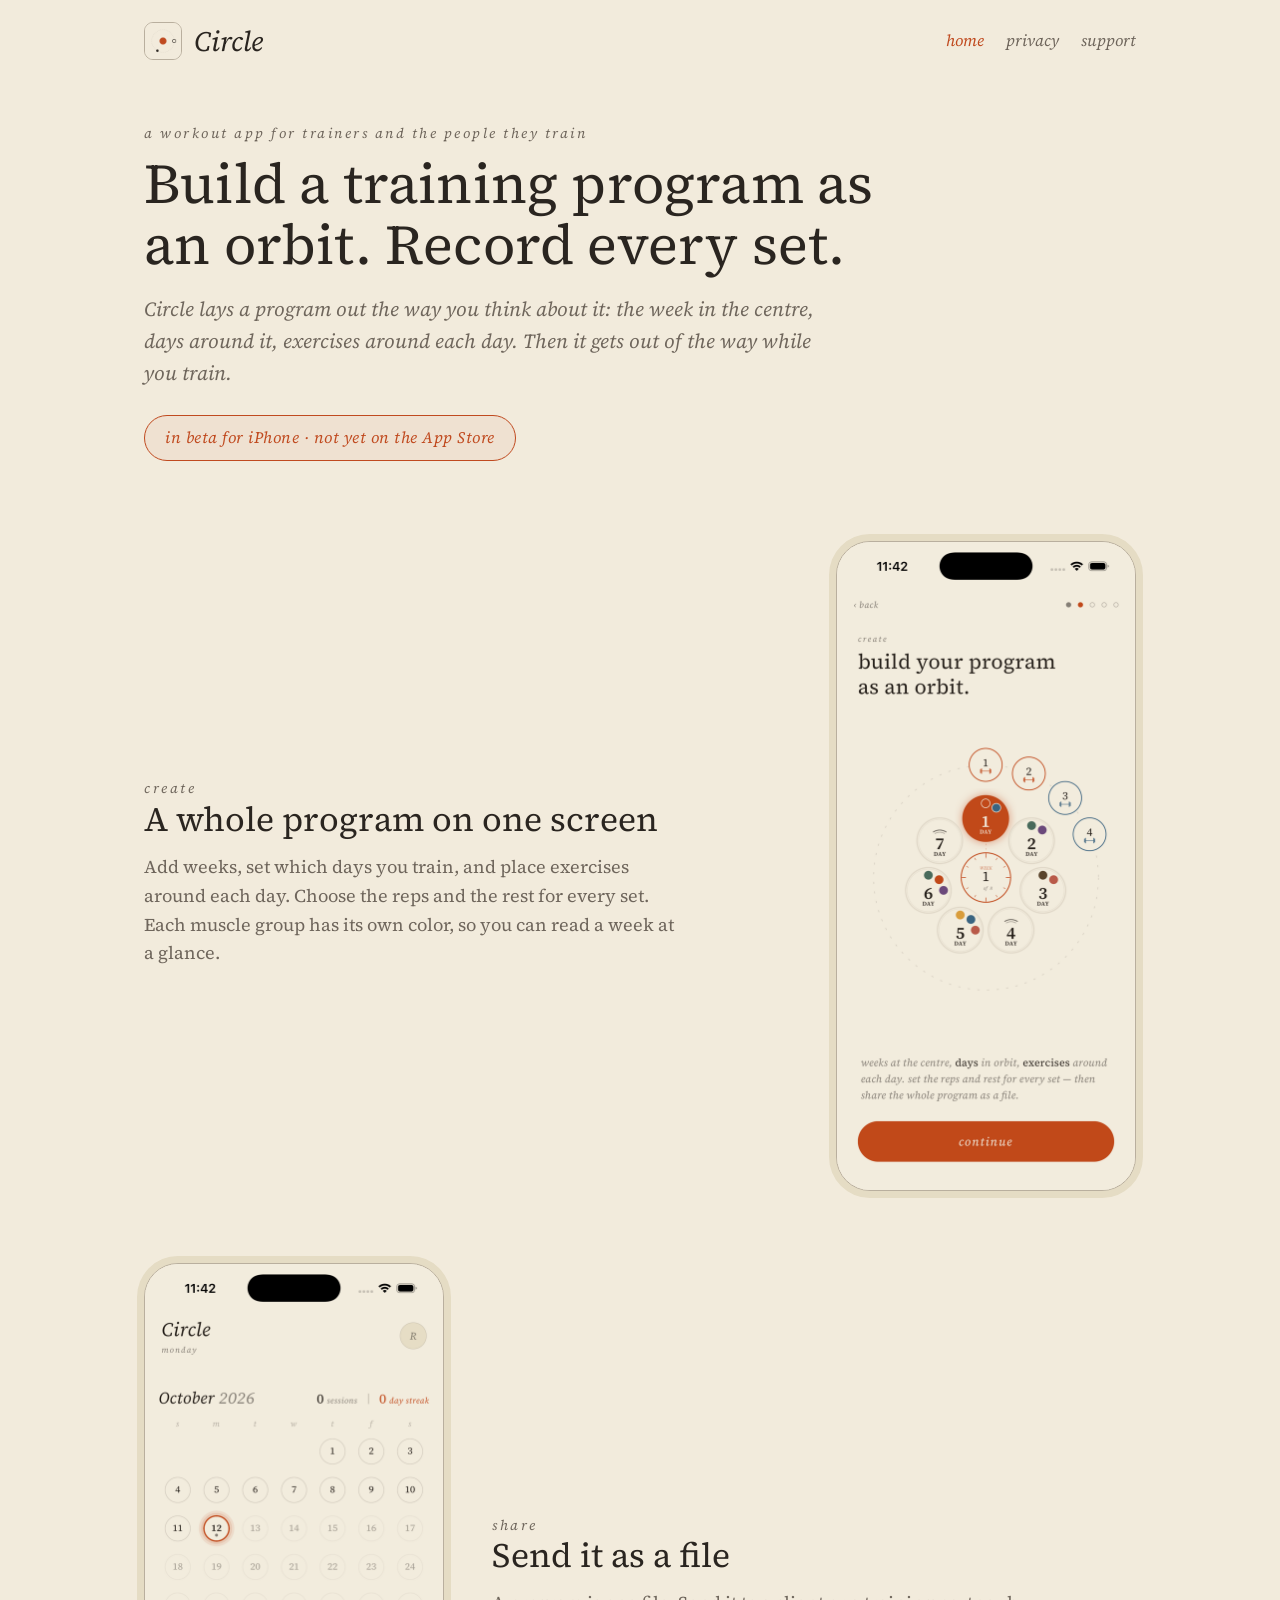
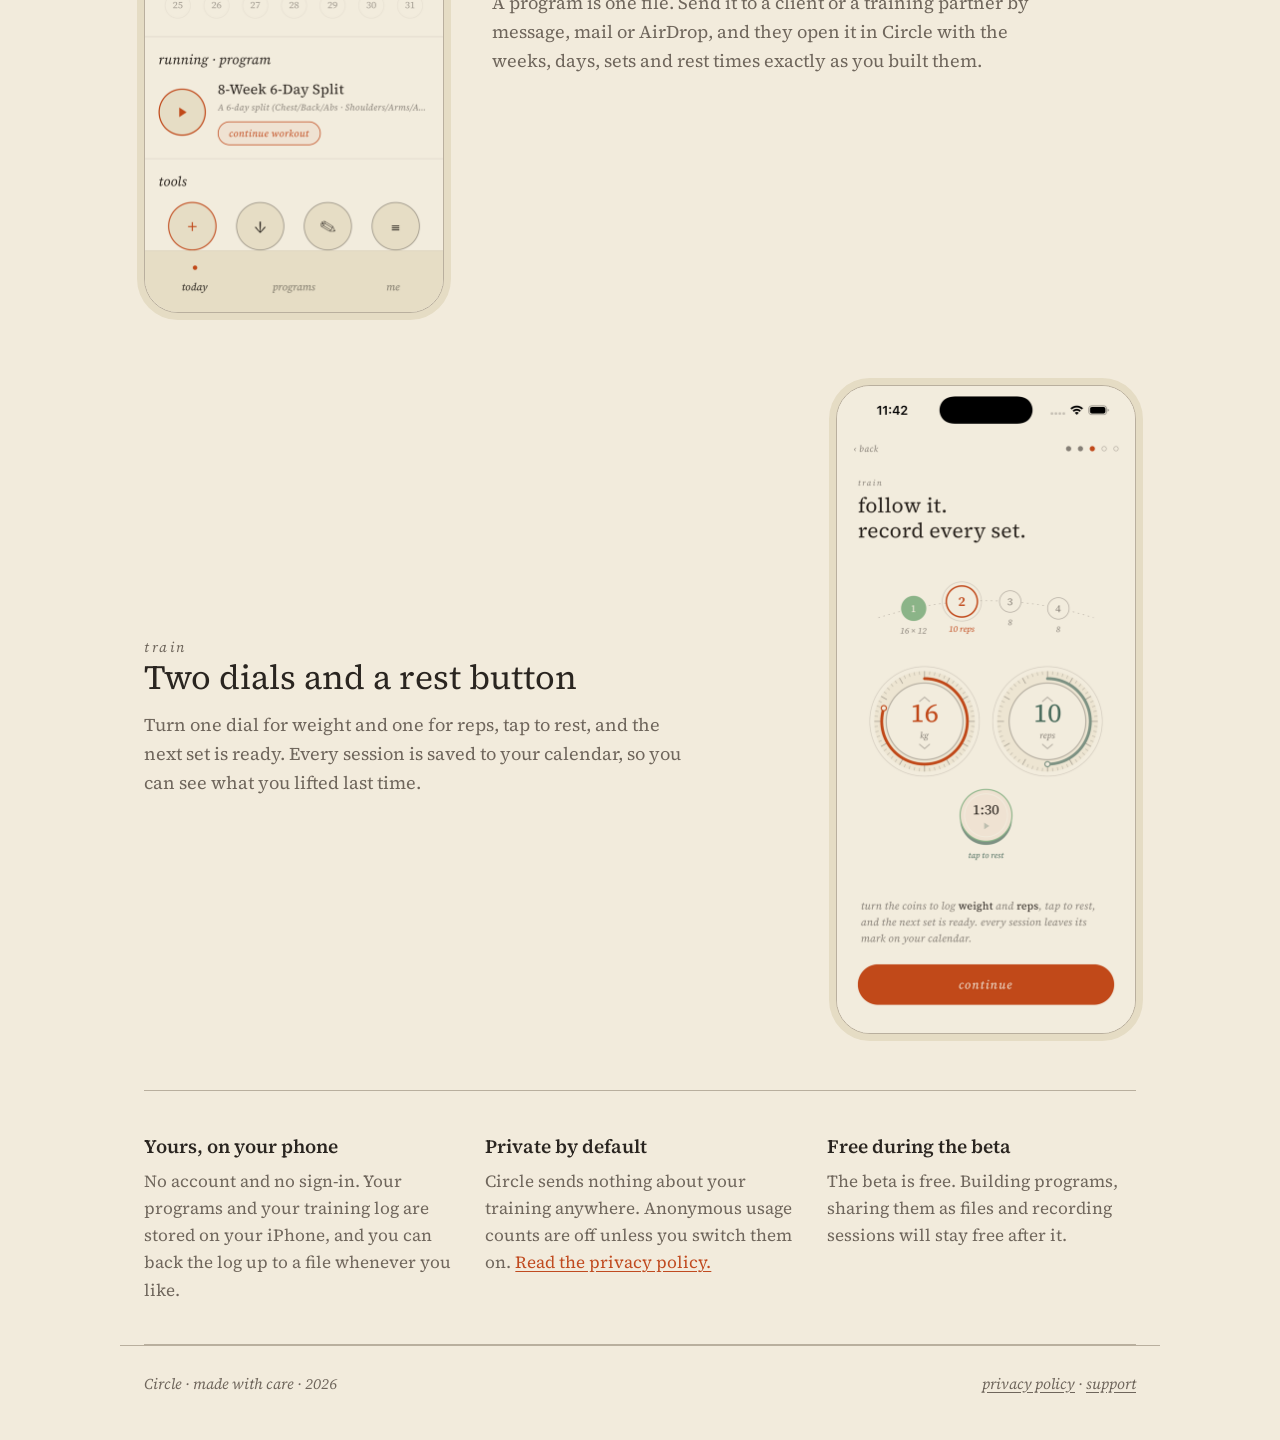
==== index.html @ d43ae830 "Circle website: home, privacy policy, support Co-Authored-By: Claude Opus 5.5 <noreply@anthropic.com" ====
<!doctype html>
<html lang="en">
<head>
<meta charset="utf-8">
<meta name="viewport" content="width=device-width, initial-scale=1">
<title>Circle — build a training program as an orbit</title>
<meta name="description" content="Circle is an iPhone app for trainers and the people they train: build a program as an orbit, share it as a file, and record every set.">
<meta name="color-scheme" content="light">
<meta name="theme-color" content="#F2EBDC">
<link rel="icon" href="assets/img/icon.png">
<link rel="stylesheet" href="styles.css">
</head>
<body>
<header class="wrap top">
  <a class="brand" href="index.html"><img src="assets/img/icon.png" alt="" width="38" height="38">Circle</a>
  <nav class="nav" aria-label="Site"><a href="index.html" aria-current="page">home</a><a href="privacy.html">privacy</a><a href="support.html">support</a></nav>
</header>
<main>
  <section class="wrap hero">
    <p class="kicker">a workout app for trainers and the people they train</p>
    <h1>Build a training program as an orbit. Record every set.</h1>
    <p class="lede">Circle lays a program out the way you think about it: the week in the centre, days around it, exercises around each day. Then it gets out of the way while you train.</p>
    <span class="pill">in beta for iPhone · not yet on the App Store</span>
  </section>

  <section class="wrap flow">
    <div class="step">
      <div>
        <p class="kicker">create</p>
        <h2>A whole program on one screen</h2>
        <p>Add weeks, set which days you train, and place exercises around each day. Choose the reps and the rest for every set. Each muscle group has its own color, so you can read a week at a glance.</p>
      </div>
      <img class="shot" src="assets/img/create.png" width="598" height="1300" alt="The Circle program editor: a week in the centre, seven days in orbit around it, and four exercises around the selected day.">
    </div>
    <div class="step">
      <div>
        <p class="kicker">share</p>
        <h2>Send it as a file</h2>
        <p>A program is one file. Send it to a client or a training partner by message, mail or AirDrop, and they open it in Circle with the weeks, days, sets and rest times exactly as you built them.</p>
      </div>
      <img class="shot" src="assets/img/today.png" width="598" height="1300" alt="The Circle home screen: a calendar for the month, the running program, and tools to create, import, edit and browse programs.">
    </div>
    <div class="step">
      <div>
        <p class="kicker">train</p>
        <h2>Two dials and a rest button</h2>
        <p>Turn one dial for weight and one for reps, tap to rest, and the next set is ready. Every session is saved to your calendar, so you can see what you lifted last time.</p>
      </div>
      <img class="shot" src="assets/img/train.png" width="598" height="1300" alt="The Circle tracker: a row of sets, a weight dial reading 16 kg, a reps dial reading 10, and a rest timer of 1 minute 30.">
    </div>
  </section>

  <section class="wrap">
    <div class="facts">
      <div><h3>Yours, on your phone</h3><p>No account and no sign-in. Your programs and your training log are stored on your iPhone, and you can back the log up to a file whenever you like.</p></div>
      <div><h3>Private by default</h3><p>Circle sends nothing about your training anywhere. Anonymous usage counts are off unless you switch them on. <a href="privacy.html">Read the privacy policy.</a></p></div>
      <div><h3>Free during the beta</h3><p>The beta is free. Building programs, sharing them as files and recording sessions will stay free after it.</p></div>
    </div>
  </section>
</main>
<footer class="wrap">
  <span>Circle · made with care · 2026</span>
  <span><a href="privacy.html">privacy policy</a> · <a href="support.html">support</a></span>
</footer>
</body>
</html>
---- styles.css ----
/* Circle — site styles. Same paper, ink and terra as the app. */
@font-face { font-family: "Source Serif 4"; src: url("assets/fonts/SourceSerif4_400Regular.ttf") format("truetype"); font-weight: 400; font-style: normal; font-display: swap; }
@font-face { font-family: "Source Serif 4"; src: url("assets/fonts/SourceSerif4_400Regular_Italic.ttf") format("truetype"); font-weight: 400; font-style: italic; font-display: swap; }
@font-face { font-family: "Source Serif 4"; src: url("assets/fonts/SourceSerif4_600SemiBold.ttf") format("truetype"); font-weight: 600; font-style: normal; font-display: swap; }

:root {
  --paper: #F2EBDC; --paper-dark: #E5DCC4; --ink: #2A2520; --ink-soft: #6F665C; --ink-ghost: #B9AF9E;
  --terra: #C04A1F; --terra-wash: #EFE1D1;
  --serif: "Source Serif 4", "Iowan Old Style", Georgia, serif;
}
* { box-sizing: border-box; }
html { -webkit-text-size-adjust: 100%; }
body { margin: 0; background: var(--paper); color: var(--ink); font-family: var(--serif); font-size: 18px; line-height: 1.6; }
img { max-width: 100%; height: auto; display: block; }
a { color: var(--terra); text-underline-offset: 3px; }
a:focus-visible { outline: 2px solid var(--terra); outline-offset: 3px; border-radius: 2px; }

.wrap { max-width: 1040px; margin: 0 auto; padding-inline: 24px; }
.narrow { max-width: 680px; }

.top { display: flex; align-items: center; justify-content: space-between; gap: 16px; flex-wrap: wrap; padding-block: 22px; }
.brand { display: flex; align-items: center; gap: 12px; color: var(--ink); text-decoration: none; font-style: italic; font-size: 28px; line-height: 1; }
.brand img { width: 38px; height: 38px; border-radius: 9px; border: 1px solid var(--ink-ghost); }
.nav { display: flex; gap: 22px; font-style: italic; font-size: 16px; }
.nav a { color: var(--ink-soft); text-decoration: none; }
.nav a:hover, .nav a[aria-current="page"] { color: var(--terra); }

.kicker { font-style: italic; font-size: 14px; letter-spacing: 2.5px; color: var(--ink-soft); text-transform: lowercase; margin: 0; }
h1 { font-weight: 400; font-size: clamp(36px, 6vw, 56px); line-height: 1.08; letter-spacing: 0.2px; margin: 10px 0 0; text-wrap: balance; }
h2 { font-weight: 400; font-size: clamp(26px, 4vw, 34px); line-height: 1.15; margin: 0; text-wrap: balance; }
h3 { font-weight: 600; font-size: 19px; margin: 34px 0 6px; }
.lede { font-style: italic; color: var(--ink-soft); font-size: 20px; max-width: 34em; margin: 18px 0 0; }

.hero { padding-block: 40px 24px; }
.pill { display: inline-block; margin-top: 26px; padding: 9px 20px; border-radius: 999px; border: 1px solid var(--terra); background: var(--terra-wash); color: var(--terra); font-style: italic; font-size: 16px; letter-spacing: 0.5px; }

.flow { display: flex; flex-direction: column; gap: 72px; padding-block: 56px; }
.step { display: grid; grid-template-columns: minmax(0, 1fr) minmax(0, 300px); gap: 48px; align-items: center; }
.step:nth-child(even) { grid-template-columns: minmax(0, 300px) minmax(0, 1fr); }
.step:nth-child(even) .shot { order: -1; }
.step p { color: var(--ink-soft); margin: 14px 0 0; max-width: 30em; }
.shot { border-radius: 34px; border: 1px solid var(--ink-ghost); overflow: hidden; background: var(--paper); box-shadow: 0 0 0 7px var(--paper-dark); }

.facts { border-block: 1px solid var(--ink-ghost); padding-block: 40px; display: grid; grid-template-columns: repeat(3, minmax(0, 1fr)); gap: 32px; }
.facts h3 { margin-top: 0; }
.facts p { margin: 0; color: var(--ink-soft); font-size: 17px; }

.doc { padding-block: 32px 24px; }
.doc p, .doc li { max-width: 62ch; }
.doc ul { padding-left: 22px; }
.doc li { margin-block: 6px; }
.doc .updated { font-style: italic; color: var(--ink-soft); font-size: 16px; margin-top: 14px; }
.summary { background: var(--paper-dark); border: 1px solid var(--ink-ghost); border-radius: 12px; padding: 20px 24px; margin-top: 28px; }
.summary p { margin: 0; }
.summary p + p { margin-top: 10px; }
.scroll { overflow-x: auto; margin-top: 14px; }
table { border-collapse: collapse; width: 100%; min-width: 520px; font-size: 16px; }
th, td { text-align: left; vertical-align: top; padding: 10px 14px 10px 0; border-bottom: 1px solid var(--ink-ghost); }
th { font-weight: 400; font-style: italic; color: var(--ink-soft); font-size: 15px; }
.email { font-weight: 600; user-select: all; overflow-wrap: anywhere; }

footer { margin-top: 56px; border-top: 1px solid var(--ink-ghost); padding-block: 26px 44px; display: flex; flex-wrap: wrap; gap: 10px 24px; justify-content: space-between; font-style: italic; font-size: 15px; color: var(--ink-soft); }
footer a { color: var(--ink-soft); }

@media (max-width: 760px) {
  body { font-size: 17px; }
  .step, .step:nth-child(even) { grid-template-columns: minmax(0, 1fr); gap: 26px; }
  .step:nth-child(even) .shot { order: 0; }
  .shot { max-width: 280px; margin-inline: auto; }
  .facts { grid-template-columns: minmax(0, 1fr); gap: 24px; }
  .flow { gap: 56px; padding-block: 40px; }
}
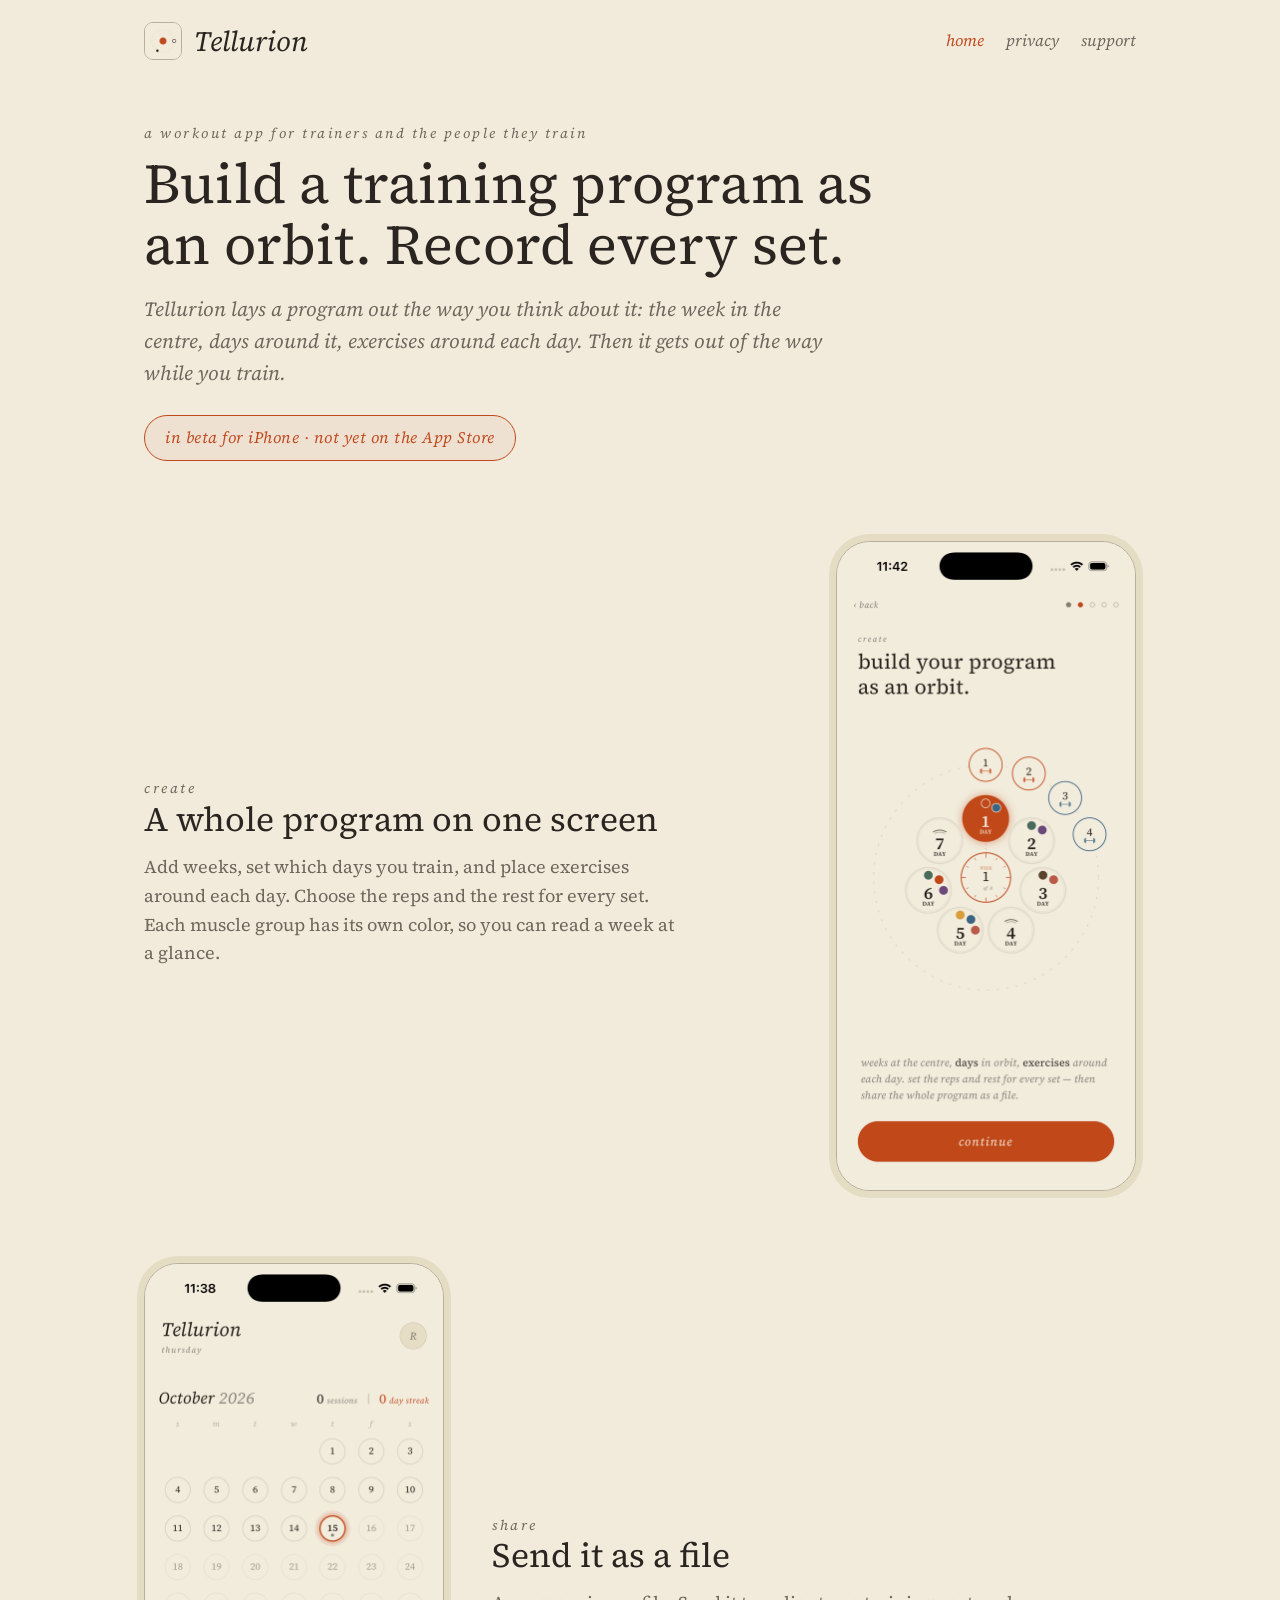
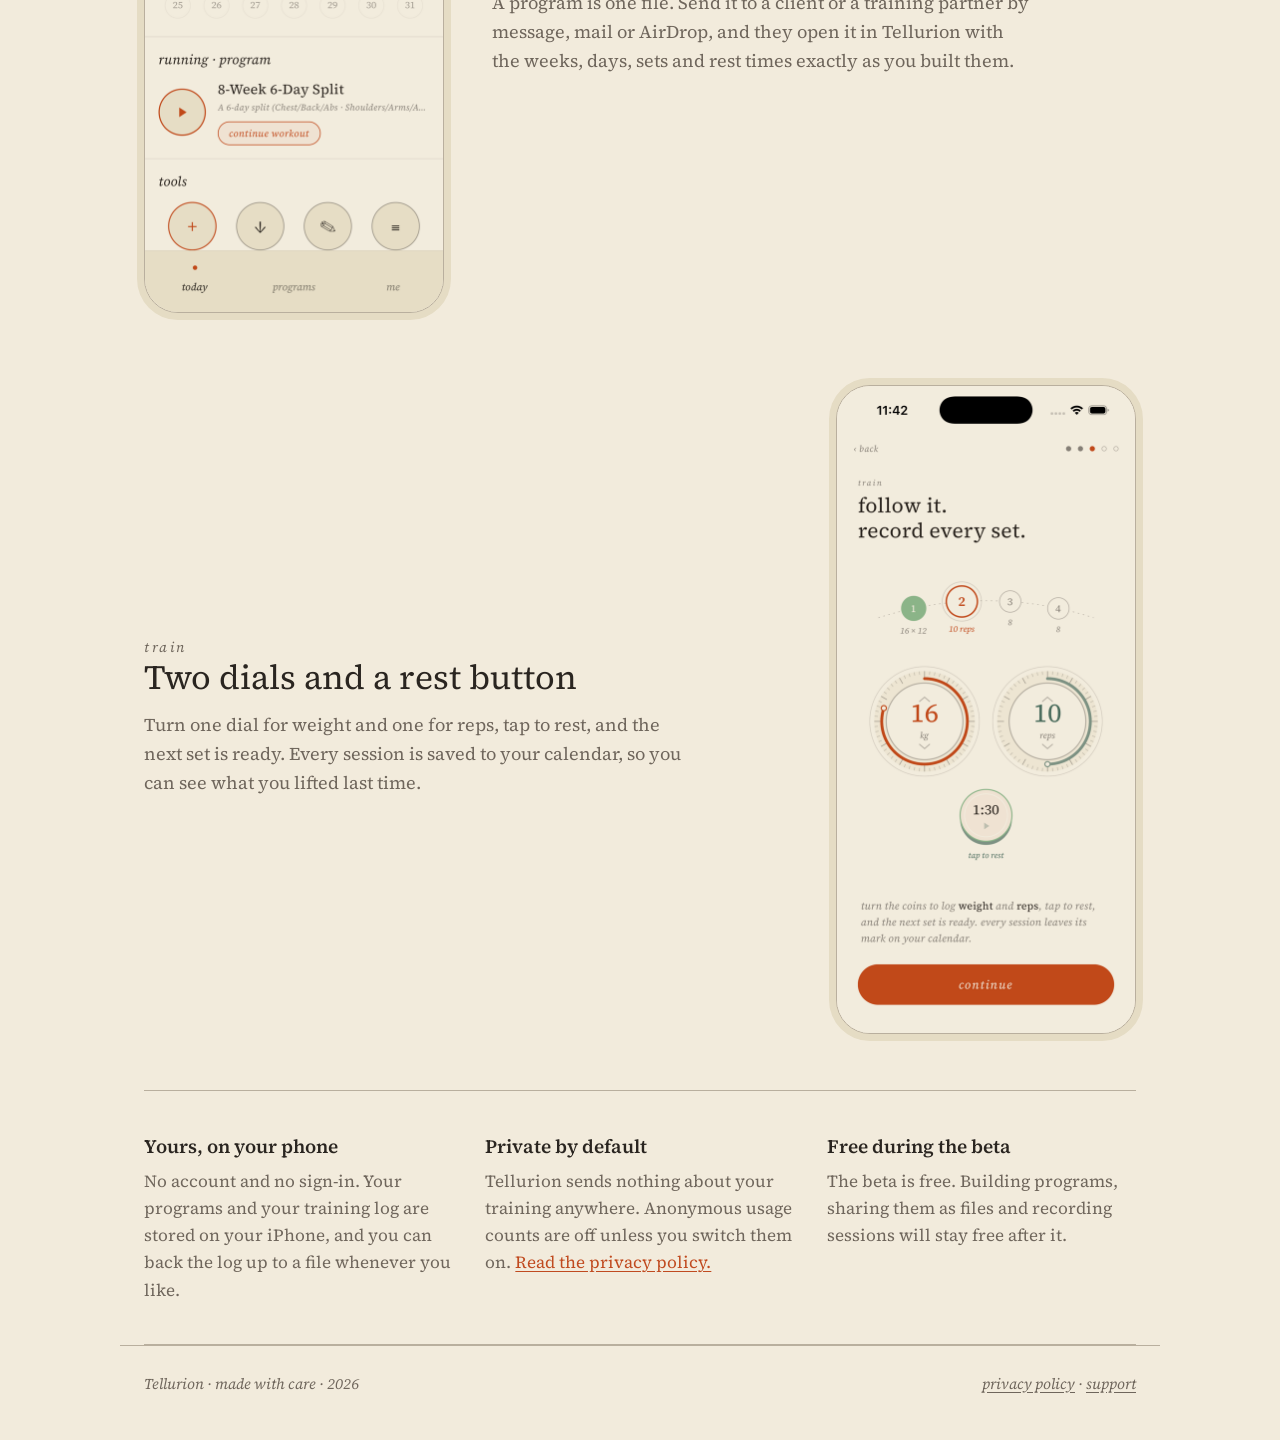
==== commit 7d108e8e: "Rename the app to Tellurion Pages, titles, policy and support text now say Tellurion; the privacy po" ====
--- a/index.html
+++ b/index.html
@@ -3,8 +3,8 @@
 <head>
 <meta charset="utf-8">
 <meta name="viewport" content="width=device-width, initial-scale=1">
-<title>Circle — build a training program as an orbit</title>
-<meta name="description" content="Circle is an iPhone app for trainers and the people they train: build a program as an orbit, share it as a file, and record every set.">
+<title>Tellurion — build a training program as an orbit</title>
+<meta name="description" content="Tellurion is an iPhone app for trainers and the people they train: build a program as an orbit, share it as a file, and record every set.">
 <meta name="color-scheme" content="light">
 <meta name="theme-color" content="#F2EBDC">
 <link rel="icon" href="assets/img/icon.png">
@@ -12,14 +12,14 @@
 </head>
 <body>
 <header class="wrap top">
-  <a class="brand" href="index.html"><img src="assets/img/icon.png" alt="" width="38" height="38">Circle</a>
+  <a class="brand" href="index.html"><img src="assets/img/icon.png" alt="" width="38" height="38">Tellurion</a>
   <nav class="nav" aria-label="Site"><a href="index.html" aria-current="page">home</a><a href="privacy.html">privacy</a><a href="support.html">support</a></nav>
 </header>
 <main>
   <section class="wrap hero">
     <p class="kicker">a workout app for trainers and the people they train</p>
     <h1>Build a training program as an orbit. Record every set.</h1>
-    <p class="lede">Circle lays a program out the way you think about it: the week in the centre, days around it, exercises around each day. Then it gets out of the way while you train.</p>
+    <p class="lede">Tellurion lays a program out the way you think about it: the week in the centre, days around it, exercises around each day. Then it gets out of the way while you train.</p>
     <span class="pill">in beta for iPhone · not yet on the App Store</span>
   </section>
 
@@ -30,15 +30,15 @@
         <h2>A whole program on one screen</h2>
         <p>Add weeks, set which days you train, and place exercises around each day. Choose the reps and the rest for every set. Each muscle group has its own color, so you can read a week at a glance.</p>
       </div>
-      <img class="shot" src="assets/img/create.png" width="598" height="1300" alt="The Circle program editor: a week in the centre, seven days in orbit around it, and four exercises around the selected day.">
+      <img class="shot" src="assets/img/create.png" width="598" height="1300" alt="The Tellurion program editor: a week in the centre, seven days in orbit around it, and four exercises around the selected day.">
     </div>
     <div class="step">
       <div>
         <p class="kicker">share</p>
         <h2>Send it as a file</h2>
-        <p>A program is one file. Send it to a client or a training partner by message, mail or AirDrop, and they open it in Circle with the weeks, days, sets and rest times exactly as you built them.</p>
+        <p>A program is one file. Send it to a client or a training partner by message, mail or AirDrop, and they open it in Tellurion with the weeks, days, sets and rest times exactly as you built them.</p>
       </div>
-      <img class="shot" src="assets/img/today.png" width="598" height="1300" alt="The Circle home screen: a calendar for the month, the running program, and tools to create, import, edit and browse programs.">
+      <img class="shot" src="assets/img/today.png" width="598" height="1300" alt="The Tellurion home screen: a calendar for the month, the running program, and tools to create, import, edit and browse programs.">
     </div>
     <div class="step">
       <div>
@@ -46,20 +46,20 @@
         <h2>Two dials and a rest button</h2>
         <p>Turn one dial for weight and one for reps, tap to rest, and the next set is ready. Every session is saved to your calendar, so you can see what you lifted last time.</p>
       </div>
-      <img class="shot" src="assets/img/train.png" width="598" height="1300" alt="The Circle tracker: a row of sets, a weight dial reading 16 kg, a reps dial reading 10, and a rest timer of 1 minute 30.">
+      <img class="shot" src="assets/img/train.png" width="598" height="1300" alt="The Tellurion tracker: a row of sets, a weight dial reading 16 kg, a reps dial reading 10, and a rest timer of 1 minute 30.">
     </div>
   </section>
 
   <section class="wrap">
     <div class="facts">
       <div><h3>Yours, on your phone</h3><p>No account and no sign-in. Your programs and your training log are stored on your iPhone, and you can back the log up to a file whenever you like.</p></div>
-      <div><h3>Private by default</h3><p>Circle sends nothing about your training anywhere. Anonymous usage counts are off unless you switch them on. <a href="privacy.html">Read the privacy policy.</a></p></div>
+      <div><h3>Private by default</h3><p>Tellurion sends nothing about your training anywhere. Anonymous usage counts are off unless you switch them on. <a href="privacy.html">Read the privacy policy.</a></p></div>
       <div><h3>Free during the beta</h3><p>The beta is free. Building programs, sharing them as files and recording sessions will stay free after it.</p></div>
     </div>
   </section>
 </main>
 <footer class="wrap">
-  <span>Circle · made with care · 2026</span>
+  <span>Tellurion · made with care · 2026</span>
   <span><a href="privacy.html">privacy policy</a> · <a href="support.html">support</a></span>
 </footer>
 </body>
--- a/styles.css
+++ b/styles.css
@@ -1,4 +1,4 @@
-/* Circle — site styles. Same paper, ink and terra as the app. */
+/* Tellurion — site styles. Same paper, ink and terra as the app. */
 @font-face { font-family: "Source Serif 4"; src: url("assets/fonts/SourceSerif4_400Regular.ttf") format("truetype"); font-weight: 400; font-style: normal; font-display: swap; }
 @font-face { font-family: "Source Serif 4"; src: url("assets/fonts/SourceSerif4_400Regular_Italic.ttf") format("truetype"); font-weight: 400; font-style: italic; font-display: swap; }
 @font-face { font-family: "Source Serif 4"; src: url("assets/fonts/SourceSerif4_600SemiBold.ttf") format("truetype"); font-weight: 600; font-style: normal; font-display: swap; }
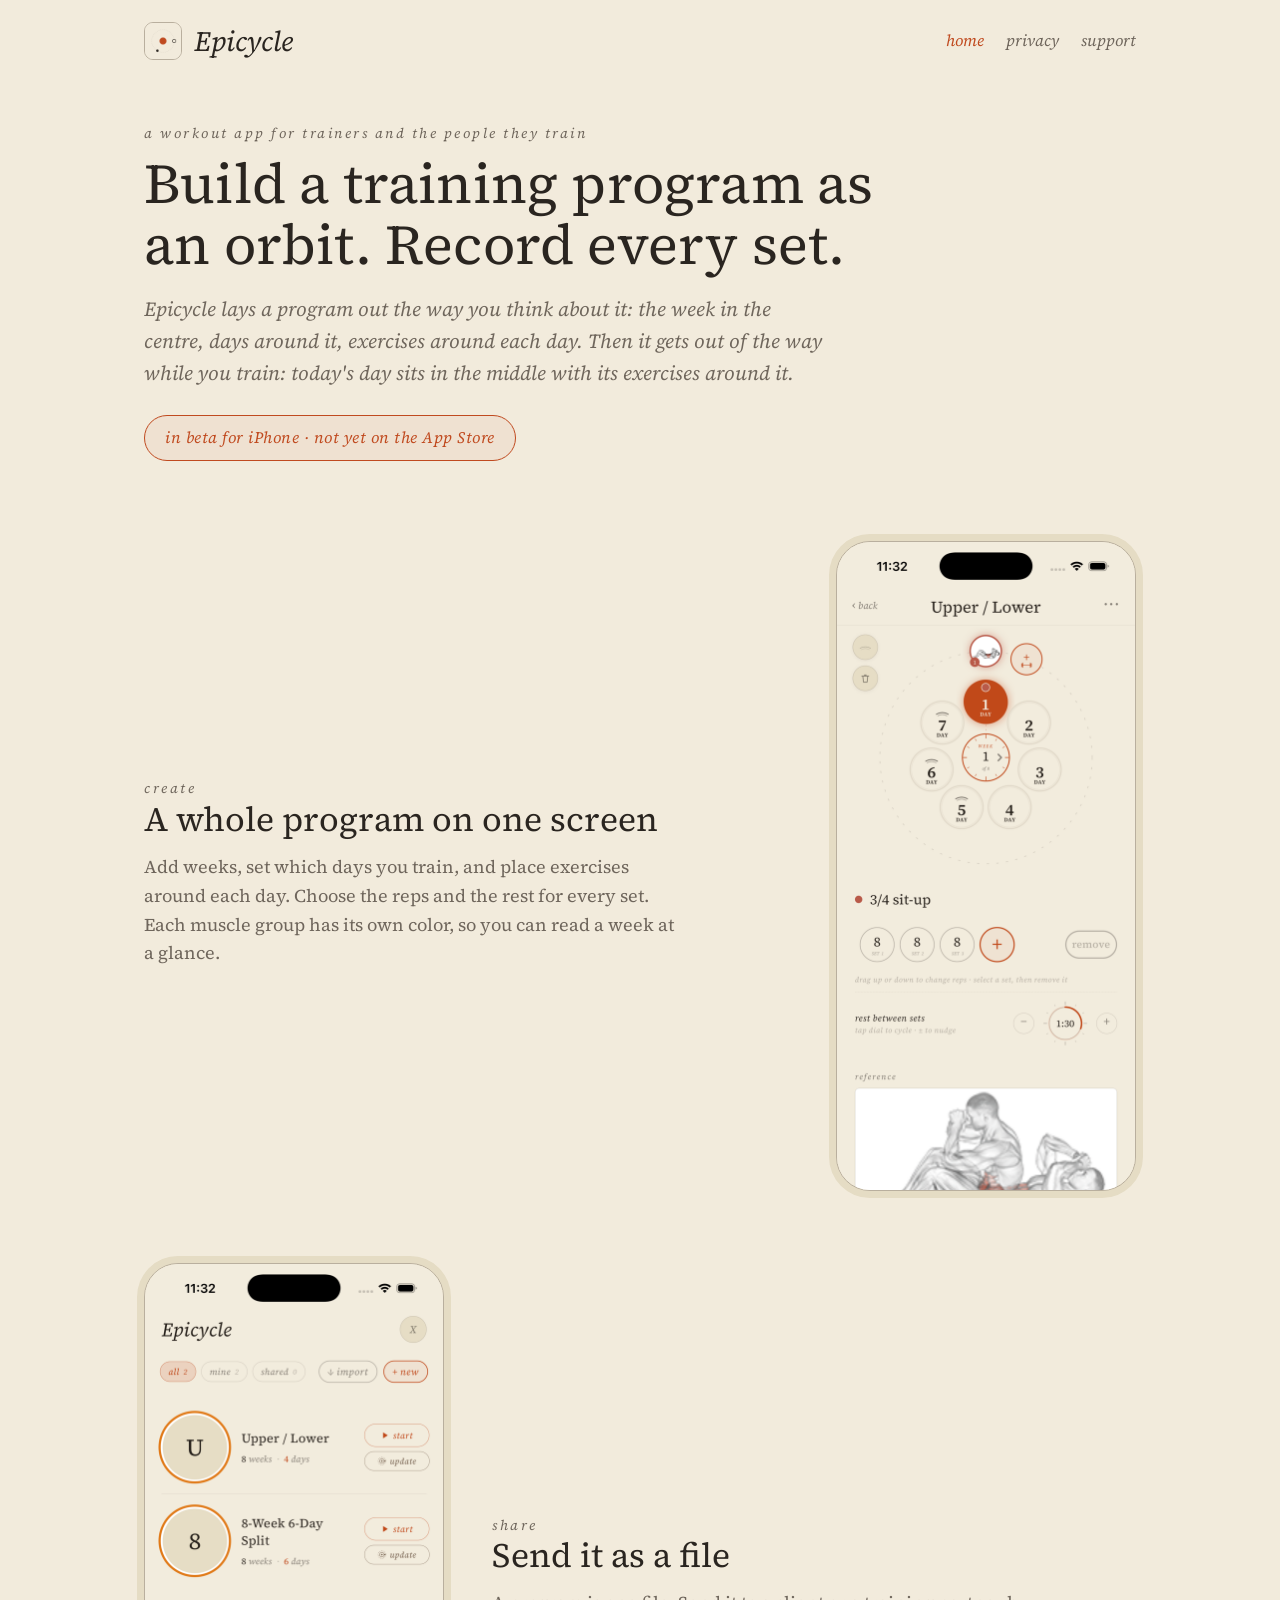
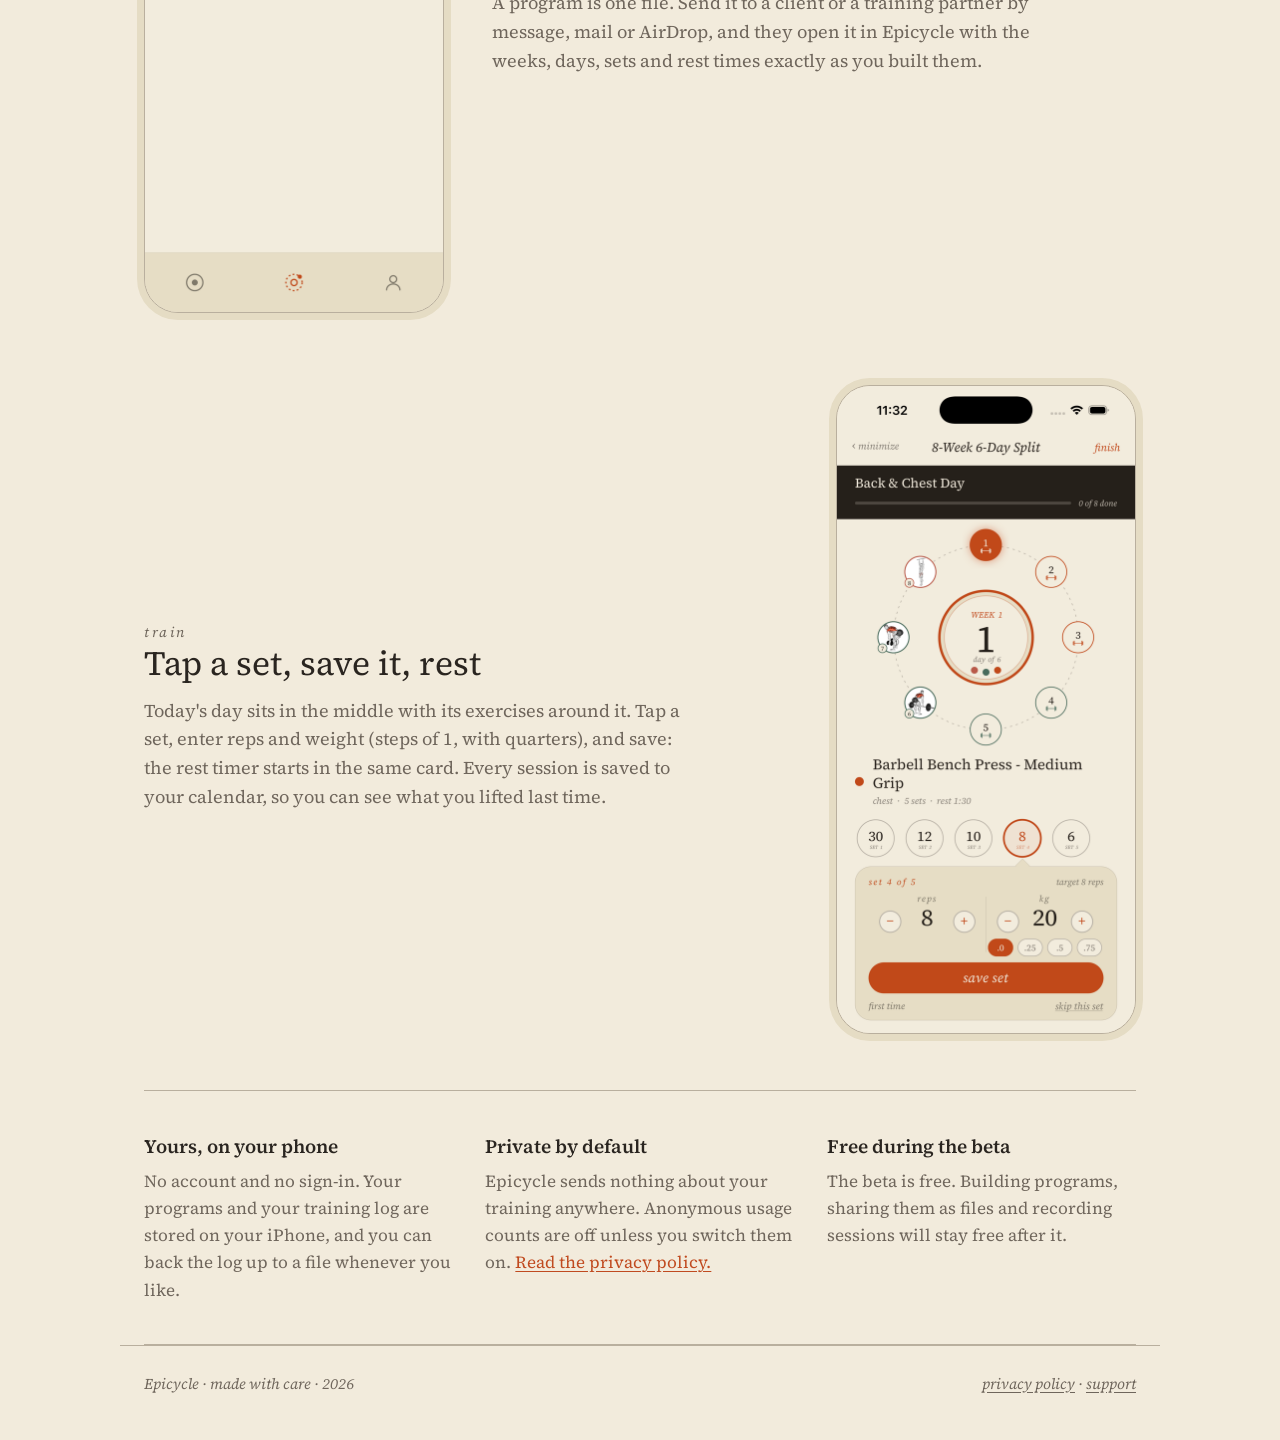
==== commit 65ff85a9: "Rename to Epicycle; privacy policy dated 18 October; refreshed screenshots and copy" ====
--- a/index.html
+++ b/index.html
@@ -3,8 +3,8 @@
 <head>
 <meta charset="utf-8">
 <meta name="viewport" content="width=device-width, initial-scale=1">
-<title>Tellurion — build a training program as an orbit</title>
-<meta name="description" content="Tellurion is an iPhone app for trainers and the people they train: build a program as an orbit, share it as a file, and record every set.">
+<title>Epicycle — build a training program as an orbit</title>
+<meta name="description" content="Epicycle is an iPhone app for trainers and the people they train: build a program as an orbit, share it as a file, and record every set.">
 <meta name="color-scheme" content="light">
 <meta name="theme-color" content="#F2EBDC">
 <link rel="icon" href="assets/img/icon.png">
@@ -12,14 +12,14 @@
 </head>
 <body>
 <header class="wrap top">
-  <a class="brand" href="index.html"><img src="assets/img/icon.png" alt="" width="38" height="38">Tellurion</a>
+  <a class="brand" href="index.html"><img src="assets/img/icon.png" alt="" width="38" height="38">Epicycle</a>
   <nav class="nav" aria-label="Site"><a href="index.html" aria-current="page">home</a><a href="privacy.html">privacy</a><a href="support.html">support</a></nav>
 </header>
 <main>
   <section class="wrap hero">
     <p class="kicker">a workout app for trainers and the people they train</p>
     <h1>Build a training program as an orbit. Record every set.</h1>
-    <p class="lede">Tellurion lays a program out the way you think about it: the week in the centre, days around it, exercises around each day. Then it gets out of the way while you train.</p>
+    <p class="lede">Epicycle lays a program out the way you think about it: the week in the centre, days around it, exercises around each day. Then it gets out of the way while you train: today's day sits in the middle with its exercises around it.</p>
     <span class="pill">in beta for iPhone · not yet on the App Store</span>
   </section>
 
@@ -30,36 +30,36 @@
         <h2>A whole program on one screen</h2>
         <p>Add weeks, set which days you train, and place exercises around each day. Choose the reps and the rest for every set. Each muscle group has its own color, so you can read a week at a glance.</p>
       </div>
-      <img class="shot" src="assets/img/create.png" width="598" height="1300" alt="The Tellurion program editor: a week in the centre, seven days in orbit around it, and four exercises around the selected day.">
+      <img class="shot" src="assets/img/create.png" width="598" height="1300" alt="The Epicycle program editor: a week in the centre, seven days in orbit around it, and an exercise with its sets under the orbit.">
     </div>
     <div class="step">
       <div>
         <p class="kicker">share</p>
         <h2>Send it as a file</h2>
-        <p>A program is one file. Send it to a client or a training partner by message, mail or AirDrop, and they open it in Tellurion with the weeks, days, sets and rest times exactly as you built them.</p>
+        <p>A program is one file. Send it to a client or a training partner by message, mail or AirDrop, and they open it in Epicycle with the weeks, days, sets and rest times exactly as you built them.</p>
       </div>
-      <img class="shot" src="assets/img/today.png" width="598" height="1300" alt="The Tellurion home screen: a calendar for the month, the running program, and tools to create, import, edit and browse programs.">
+      <img class="shot" src="assets/img/today.png" width="598" height="1300" alt="The Epicycle programs list: two programs, each with start and update buttons, and import and new buttons at the top.">
     </div>
     <div class="step">
       <div>
         <p class="kicker">train</p>
-        <h2>Two dials and a rest button</h2>
-        <p>Turn one dial for weight and one for reps, tap to rest, and the next set is ready. Every session is saved to your calendar, so you can see what you lifted last time.</p>
+        <h2>Tap a set, save it, rest</h2>
+        <p>Today's day sits in the middle with its exercises around it. Tap a set, enter reps and weight (steps of 1, with quarters), and save: the rest timer starts in the same card. Every session is saved to your calendar, so you can see what you lifted last time.</p>
       </div>
-      <img class="shot" src="assets/img/train.png" width="598" height="1300" alt="The Tellurion tracker: a row of sets, a weight dial reading 16 kg, a reps dial reading 10, and a rest timer of 1 minute 30.">
+      <img class="shot" src="assets/img/train.png" width="598" height="1300" alt="The Epicycle day screen: today's day in the middle with eight exercises around it, a row of five sets, and a card for entering reps and weight with a save button.">
     </div>
   </section>
 
   <section class="wrap">
     <div class="facts">
       <div><h3>Yours, on your phone</h3><p>No account and no sign-in. Your programs and your training log are stored on your iPhone, and you can back the log up to a file whenever you like.</p></div>
-      <div><h3>Private by default</h3><p>Tellurion sends nothing about your training anywhere. Anonymous usage counts are off unless you switch them on. <a href="privacy.html">Read the privacy policy.</a></p></div>
+      <div><h3>Private by default</h3><p>Epicycle sends nothing about your training anywhere. Anonymous usage counts are off unless you switch them on. <a href="privacy.html">Read the privacy policy.</a></p></div>
       <div><h3>Free during the beta</h3><p>The beta is free. Building programs, sharing them as files and recording sessions will stay free after it.</p></div>
     </div>
   </section>
 </main>
 <footer class="wrap">
-  <span>Tellurion · made with care · 2026</span>
+  <span>Epicycle · made with care · 2026</span>
   <span><a href="privacy.html">privacy policy</a> · <a href="support.html">support</a></span>
 </footer>
 </body>
--- a/styles.css
+++ b/styles.css
@@ -1,4 +1,4 @@
-/* Tellurion — site styles. Same paper, ink and terra as the app. */
+/* Epicycle — site styles. Same paper, ink and terra as the app. */
 @font-face { font-family: "Source Serif 4"; src: url("assets/fonts/SourceSerif4_400Regular.ttf") format("truetype"); font-weight: 400; font-style: normal; font-display: swap; }
 @font-face { font-family: "Source Serif 4"; src: url("assets/fonts/SourceSerif4_400Regular_Italic.ttf") format("truetype"); font-weight: 400; font-style: italic; font-display: swap; }
 @font-face { font-family: "Source Serif 4"; src: url("assets/fonts/SourceSerif4_600SemiBold.ttf") format("truetype"); font-weight: 600; font-style: normal; font-display: swap; }
